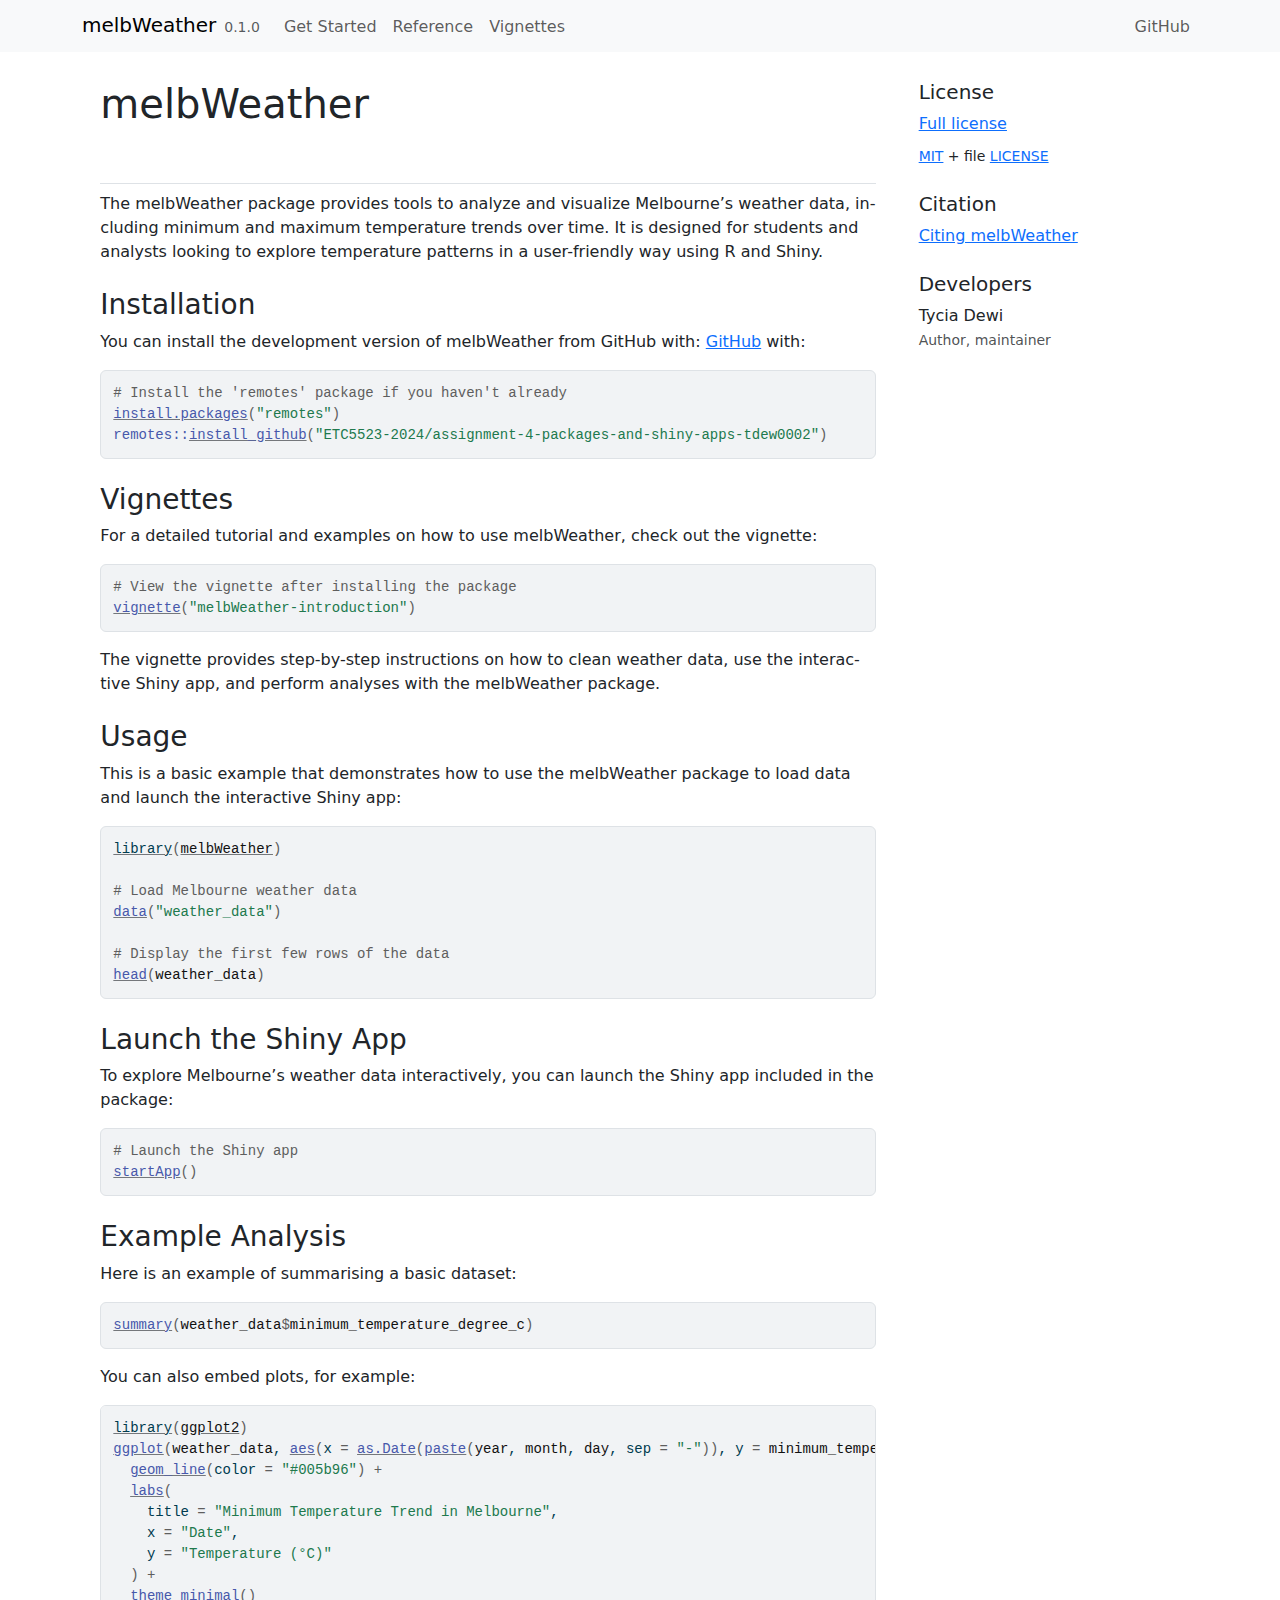
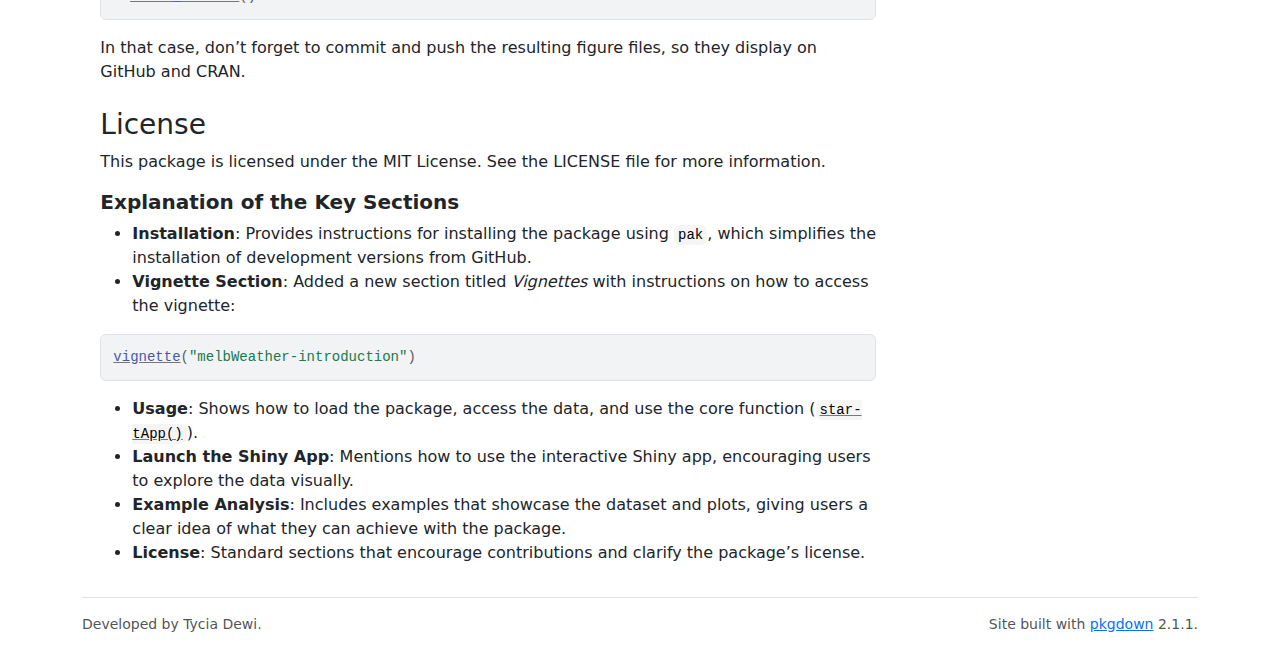
==== docs/index.html @ ce7f6708 "Add pkgdown site" ====
<!DOCTYPE html>
<!-- Generated by pkgdown: do not edit by hand --><html lang="en">
<head>
<meta http-equiv="Content-Type" content="text/html; charset=UTF-8">
<meta charset="utf-8">
<meta http-equiv="X-UA-Compatible" content="IE=edge">
<meta name="viewport" content="width=device-width, initial-scale=1, shrink-to-fit=no">
<title>melbWeather • melbWeather</title>
<script src="deps/jquery-3.6.0/jquery-3.6.0.min.js"></script><meta name="viewport" content="width=device-width, initial-scale=1, shrink-to-fit=no">
<link href="deps/bootstrap-5.3.1/bootstrap.min.css" rel="stylesheet">
<script src="deps/bootstrap-5.3.1/bootstrap.bundle.min.js"></script><link href="deps/font-awesome-6.4.2/css/all.min.css" rel="stylesheet">
<link href="deps/font-awesome-6.4.2/css/v4-shims.min.css" rel="stylesheet">
<script src="deps/headroom-0.11.0/headroom.min.js"></script><script src="deps/headroom-0.11.0/jQuery.headroom.min.js"></script><script src="deps/bootstrap-toc-1.0.1/bootstrap-toc.min.js"></script><script src="deps/clipboard.js-2.0.11/clipboard.min.js"></script><script src="deps/search-1.0.0/autocomplete.jquery.min.js"></script><script src="deps/search-1.0.0/fuse.min.js"></script><script src="deps/search-1.0.0/mark.min.js"></script><!-- pkgdown --><script src="pkgdown.js"></script><meta property="og:title" content="melbWeather">
<meta name="description" content="An R package for analyzing and visualizing Melbourne's weather data, including an interactive Shiny app.">
<meta property="og:description" content="An R package for analyzing and visualizing Melbourne's weather data, including an interactive Shiny app.">
</head>
<body>
    <a href="#main" class="visually-hidden-focusable">Skip to contents</a>


    <nav class="navbar navbar-expand-lg fixed-top bg-light" data-bs-theme="light" aria-label="Site navigation"><div class="container">

    <a class="navbar-brand me-2" href="index.html">melbWeather</a>

    <small class="nav-text text-muted me-auto" data-bs-toggle="tooltip" data-bs-placement="bottom" title="">0.1.0</small>


    <button class="navbar-toggler" type="button" data-bs-toggle="collapse" data-bs-target="#navbar" aria-controls="navbar" aria-expanded="false" aria-label="Toggle navigation">
      <span class="navbar-toggler-icon"></span>
    </button>

    <div id="navbar" class="collapse navbar-collapse ms-3">
      <ul class="navbar-nav me-auto">
<li class="nav-item"><a class="nav-link" href="articles/melbWeather-introduction.html">Get Started</a></li>
<li class="nav-item"><a class="nav-link" href="reference/index.html">Reference</a></li>
<li class="nav-item"><a class="nav-link" href="articles/index.html">Vignettes</a></li>
      </ul>
<ul class="navbar-nav">
<li class="nav-item"><a class="external-link nav-link" href="https://github.com/ETC5523-2024/assignment-4-packages-and-shiny-apps-tdew0002">GitHub</a></li>
      </ul>
</div>


  </div>
</nav><div class="container template-home">
<div class="row">
  <main id="main" class="col-md-9"><div class="section level1">
<div class="page-header"><h1 id="melbweather">melbWeather<a class="anchor" aria-label="anchor" href="#melbweather"></a>
</h1></div>
<!-- badges: start -->
<!-- badges: end -->
<p>The melbWeather package provides tools to analyze and visualize Melbourne’s weather data, including minimum and maximum temperature trends over time. It is designed for students and analysts looking to explore temperature patterns in a user-friendly way using R and Shiny.</p>
<div class="section level2">
<h2 id="installation">Installation<a class="anchor" aria-label="anchor" href="#installation"></a>
</h2>
<p>You can install the development version of melbWeather from GitHub with: <a href="https://github.com/ETC5523-2024/assignment-4-packages-and-shiny-apps-tdew0002" class="external-link">GitHub</a> with:</p>
<div class="sourceCode" id="cb1"><pre class="downlit sourceCode r">
<code class="sourceCode R"><span><span class="co"># Install the 'remotes' package if you haven't already</span></span>
<span><span class="fu"><a href="https://rdrr.io/r/utils/install.packages.html" class="external-link">install.packages</a></span><span class="op">(</span><span class="st">"remotes"</span><span class="op">)</span></span>
<span><span class="fu">remotes</span><span class="fu">::</span><span class="fu"><a href="https://remotes.r-lib.org/reference/install_github.html" class="external-link">install_github</a></span><span class="op">(</span><span class="st">"ETC5523-2024/assignment-4-packages-and-shiny-apps-tdew0002"</span><span class="op">)</span></span></code></pre></div>
</div>
<div class="section level2">
<h2 id="vignettes">Vignettes<a class="anchor" aria-label="anchor" href="#vignettes"></a>
</h2>
<p>For a detailed tutorial and examples on how to use melbWeather, check out the vignette:</p>
<div class="sourceCode" id="cb2"><pre class="downlit sourceCode r">
<code class="sourceCode R"><span><span class="co"># View the vignette after installing the package</span></span>
<span><span class="fu"><a href="https://rdrr.io/r/utils/vignette.html" class="external-link">vignette</a></span><span class="op">(</span><span class="st">"melbWeather-introduction"</span><span class="op">)</span></span></code></pre></div>
<p>The vignette provides step-by-step instructions on how to clean weather data, use the interactive Shiny app, and perform analyses with the melbWeather package.</p>
</div>
<div class="section level2">
<h2 id="usage">Usage<a class="anchor" aria-label="anchor" href="#usage"></a>
</h2>
<p>This is a basic example that demonstrates how to use the melbWeather package to load data and launch the interactive Shiny app:</p>
<div class="sourceCode" id="cb3"><pre class="downlit sourceCode r">
<code class="sourceCode R"><span><span class="kw"><a href="https://rdrr.io/r/base/library.html" class="external-link">library</a></span><span class="op">(</span><span class="va"><a href="https://ETC5523-2024.github.io/assignment-4-packages-and-shiny-apps-tdew0002">melbWeather</a></span><span class="op">)</span></span>
<span></span>
<span><span class="co"># Load Melbourne weather data</span></span>
<span><span class="fu"><a href="https://rdrr.io/r/utils/data.html" class="external-link">data</a></span><span class="op">(</span><span class="st">"weather_data"</span><span class="op">)</span></span>
<span></span>
<span><span class="co"># Display the first few rows of the data</span></span>
<span><span class="fu"><a href="https://rdrr.io/r/utils/head.html" class="external-link">head</a></span><span class="op">(</span><span class="va">weather_data</span><span class="op">)</span></span></code></pre></div>
</div>
<div class="section level2">
<h2 id="launch-the-shiny-app">Launch the Shiny App<a class="anchor" aria-label="anchor" href="#launch-the-shiny-app"></a>
</h2>
<p>To explore Melbourne’s weather data interactively, you can launch the Shiny app included in the package:</p>
<div class="sourceCode" id="cb4"><pre class="downlit sourceCode r">
<code class="sourceCode R"><span><span class="co"># Launch the Shiny app</span></span>
<span><span class="fu"><a href="reference/startApp.html">startApp</a></span><span class="op">(</span><span class="op">)</span></span></code></pre></div>
</div>
<div class="section level2">
<h2 id="example-analysis">Example Analysis<a class="anchor" aria-label="anchor" href="#example-analysis"></a>
</h2>
<p>Here is an example of summarising a basic dataset:</p>
<div class="sourceCode" id="cb5"><pre class="downlit sourceCode r">
<code class="sourceCode R"><span><span class="fu"><a href="https://rdrr.io/r/base/summary.html" class="external-link">summary</a></span><span class="op">(</span><span class="va">weather_data</span><span class="op">$</span><span class="va">minimum_temperature_degree_c</span><span class="op">)</span></span></code></pre></div>
<p>You can also embed plots, for example:</p>
<div class="sourceCode" id="cb6"><pre class="downlit sourceCode r">
<code class="sourceCode R"><span><span class="kw"><a href="https://rdrr.io/r/base/library.html" class="external-link">library</a></span><span class="op">(</span><span class="va"><a href="https://ggplot2.tidyverse.org" class="external-link">ggplot2</a></span><span class="op">)</span></span>
<span><span class="fu"><a href="https://ggplot2.tidyverse.org/reference/ggplot.html" class="external-link">ggplot</a></span><span class="op">(</span><span class="va">weather_data</span>, <span class="fu"><a href="https://ggplot2.tidyverse.org/reference/aes.html" class="external-link">aes</a></span><span class="op">(</span>x <span class="op">=</span> <span class="fu"><a href="https://rdrr.io/r/base/as.Date.html" class="external-link">as.Date</a></span><span class="op">(</span><span class="fu"><a href="https://rdrr.io/r/base/paste.html" class="external-link">paste</a></span><span class="op">(</span><span class="va">year</span>, <span class="va">month</span>, <span class="va">day</span>, sep <span class="op">=</span> <span class="st">"-"</span><span class="op">)</span><span class="op">)</span>, y <span class="op">=</span> <span class="va">minimum_temperature_degree_c</span><span class="op">)</span><span class="op">)</span> <span class="op">+</span></span>
<span>  <span class="fu"><a href="https://ggplot2.tidyverse.org/reference/geom_path.html" class="external-link">geom_line</a></span><span class="op">(</span>color <span class="op">=</span> <span class="st">"#005b96"</span><span class="op">)</span> <span class="op">+</span></span>
<span>  <span class="fu"><a href="https://ggplot2.tidyverse.org/reference/labs.html" class="external-link">labs</a></span><span class="op">(</span></span>
<span>    title <span class="op">=</span> <span class="st">"Minimum Temperature Trend in Melbourne"</span>,</span>
<span>    x <span class="op">=</span> <span class="st">"Date"</span>,</span>
<span>    y <span class="op">=</span> <span class="st">"Temperature (°C)"</span></span>
<span>  <span class="op">)</span> <span class="op">+</span></span>
<span>  <span class="fu"><a href="https://ggplot2.tidyverse.org/reference/ggtheme.html" class="external-link">theme_minimal</a></span><span class="op">(</span><span class="op">)</span></span></code></pre></div>
<p>In that case, don’t forget to commit and push the resulting figure files, so they display on GitHub and CRAN.</p>
</div>
<div class="section level2">
<h2 id="license">License<a class="anchor" aria-label="anchor" href="#license"></a>
</h2>
<p>This package is licensed under the MIT License. See the LICENSE file for more information.</p>
<div class="section level3">
<h3 id="explanation-of-the-key-sections">Explanation of the Key Sections<a class="anchor" aria-label="anchor" href="#explanation-of-the-key-sections"></a>
</h3>
<ul>
<li>
<strong>Installation</strong>: Provides instructions for installing the package using <code>pak</code>, which simplifies the installation of development versions from GitHub.</li>
<li>
<strong>Vignette Section</strong>: Added a new section titled <em>Vignettes</em> with instructions on how to access the vignette:</li>
</ul>
<div class="sourceCode" id="cb7"><pre class="downlit sourceCode r">
<code class="sourceCode R"><span><span class="fu"><a href="https://rdrr.io/r/utils/vignette.html" class="external-link">vignette</a></span><span class="op">(</span><span class="st">"melbWeather-introduction"</span><span class="op">)</span></span></code></pre></div>
<ul>
<li>
<strong>Usage</strong>: Shows how to load the package, access the data, and use the core function (<code><a href="reference/startApp.html">startApp()</a></code>).</li>
<li>
<strong>Launch the Shiny App</strong>: Mentions how to use the interactive Shiny app, encouraging users to explore the data visually.</li>
<li>
<strong>Example Analysis</strong>: Includes examples that showcase the dataset and plots, giving users a clear idea of what they can achieve with the package.</li>
<li>
<strong>License</strong>: Standard sections that encourage contributions and clarify the package’s license.</li>
</ul>
</div>
</div>
</div>
  </main><aside class="col-md-3"><div class="license">
<h2 data-toc-skip>License</h2>
<ul class="list-unstyled">
<li><a href="LICENSE.html">Full license</a></li>
<li><small><a href="https://opensource.org/licenses/mit-license.php" class="external-link">MIT</a> + file <a href="LICENSE-text.html">LICENSE</a></small></li>
</ul>
</div>


<div class="citation">
<h2 data-toc-skip>Citation</h2>
<ul class="list-unstyled">
<li><a href="authors.html#citation">Citing melbWeather</a></li>
</ul>
</div>

<div class="developers">
<h2 data-toc-skip>Developers</h2>
<ul class="list-unstyled">
<li>Tycia Dewi <br><small class="roles"> Author, maintainer </small>  </li>
</ul>
</div>



  </aside>
</div>


    <footer><div class="pkgdown-footer-left">
  <p>Developed by Tycia Dewi.</p>
</div>

<div class="pkgdown-footer-right">
  <p>Site built with <a href="https://pkgdown.r-lib.org/" class="external-link">pkgdown</a> 2.1.1.</p>
</div>

    </footer>
</div>





  </body>
</html>
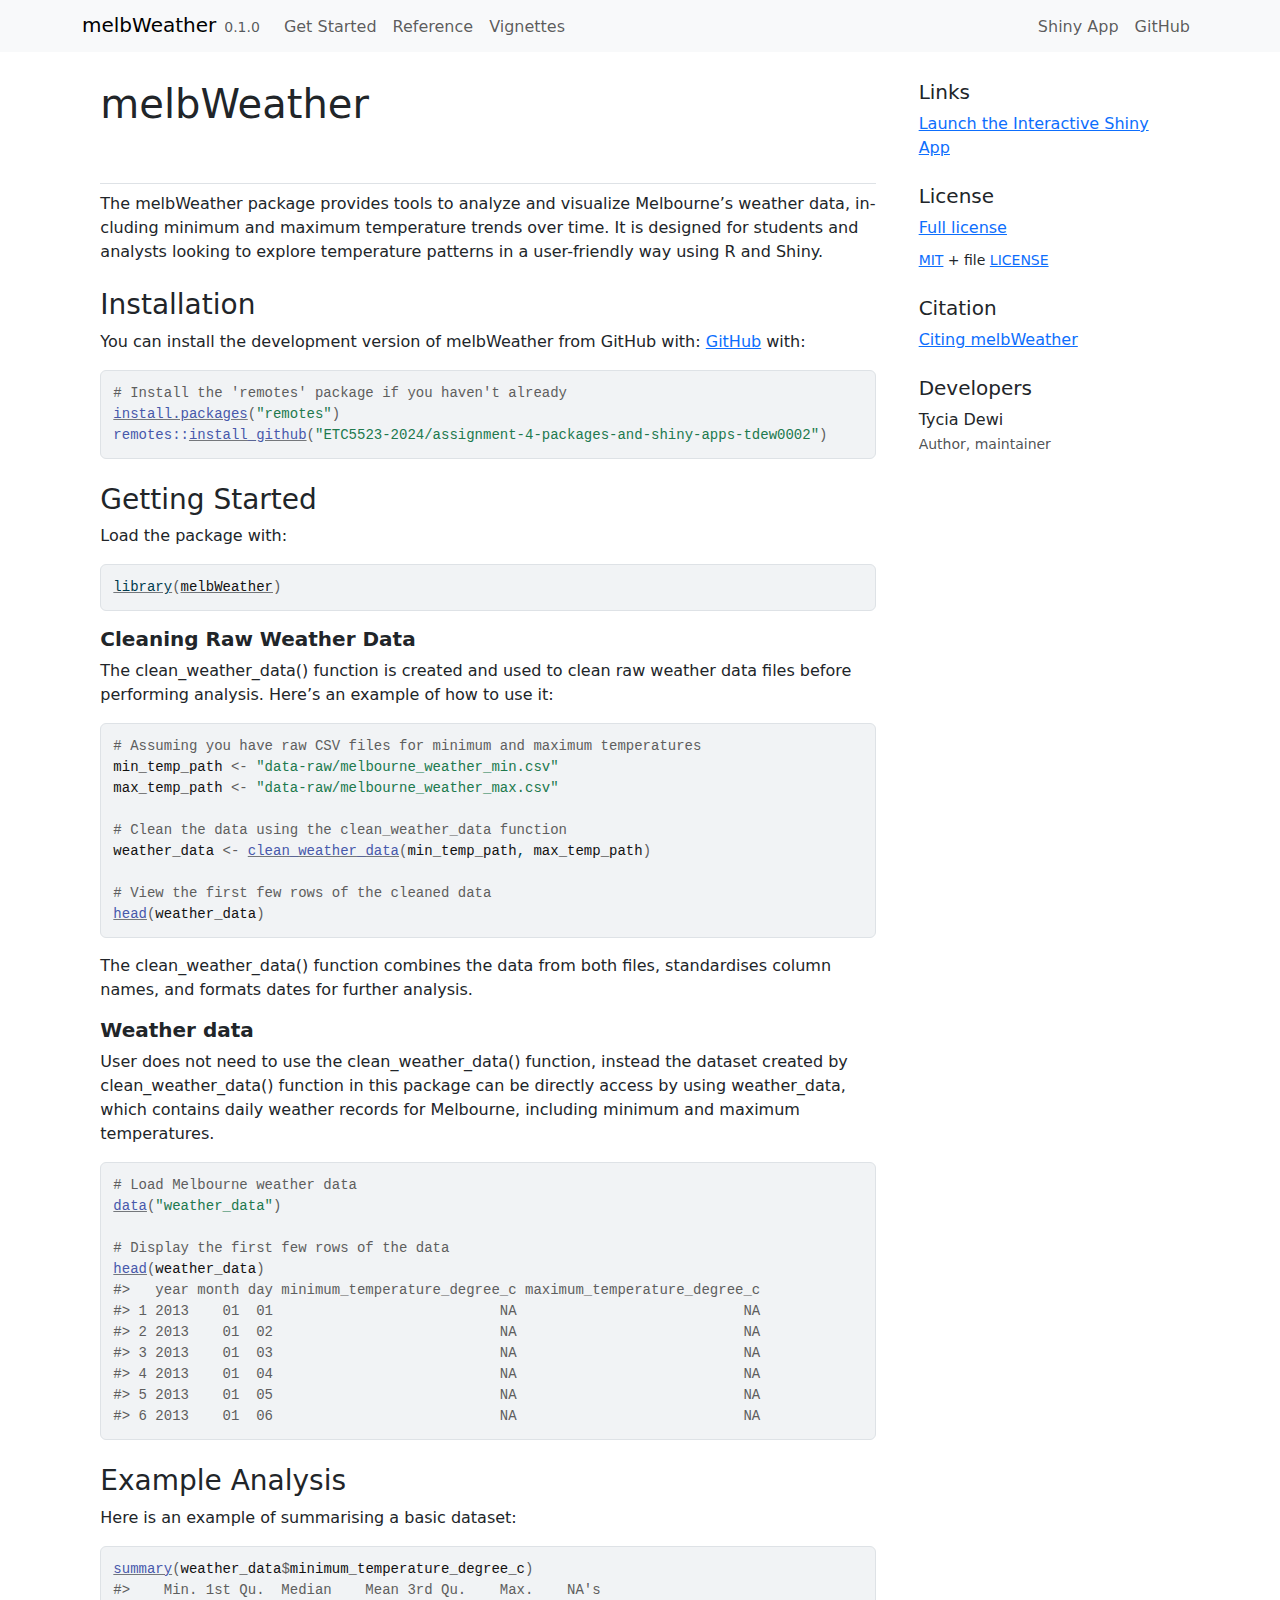
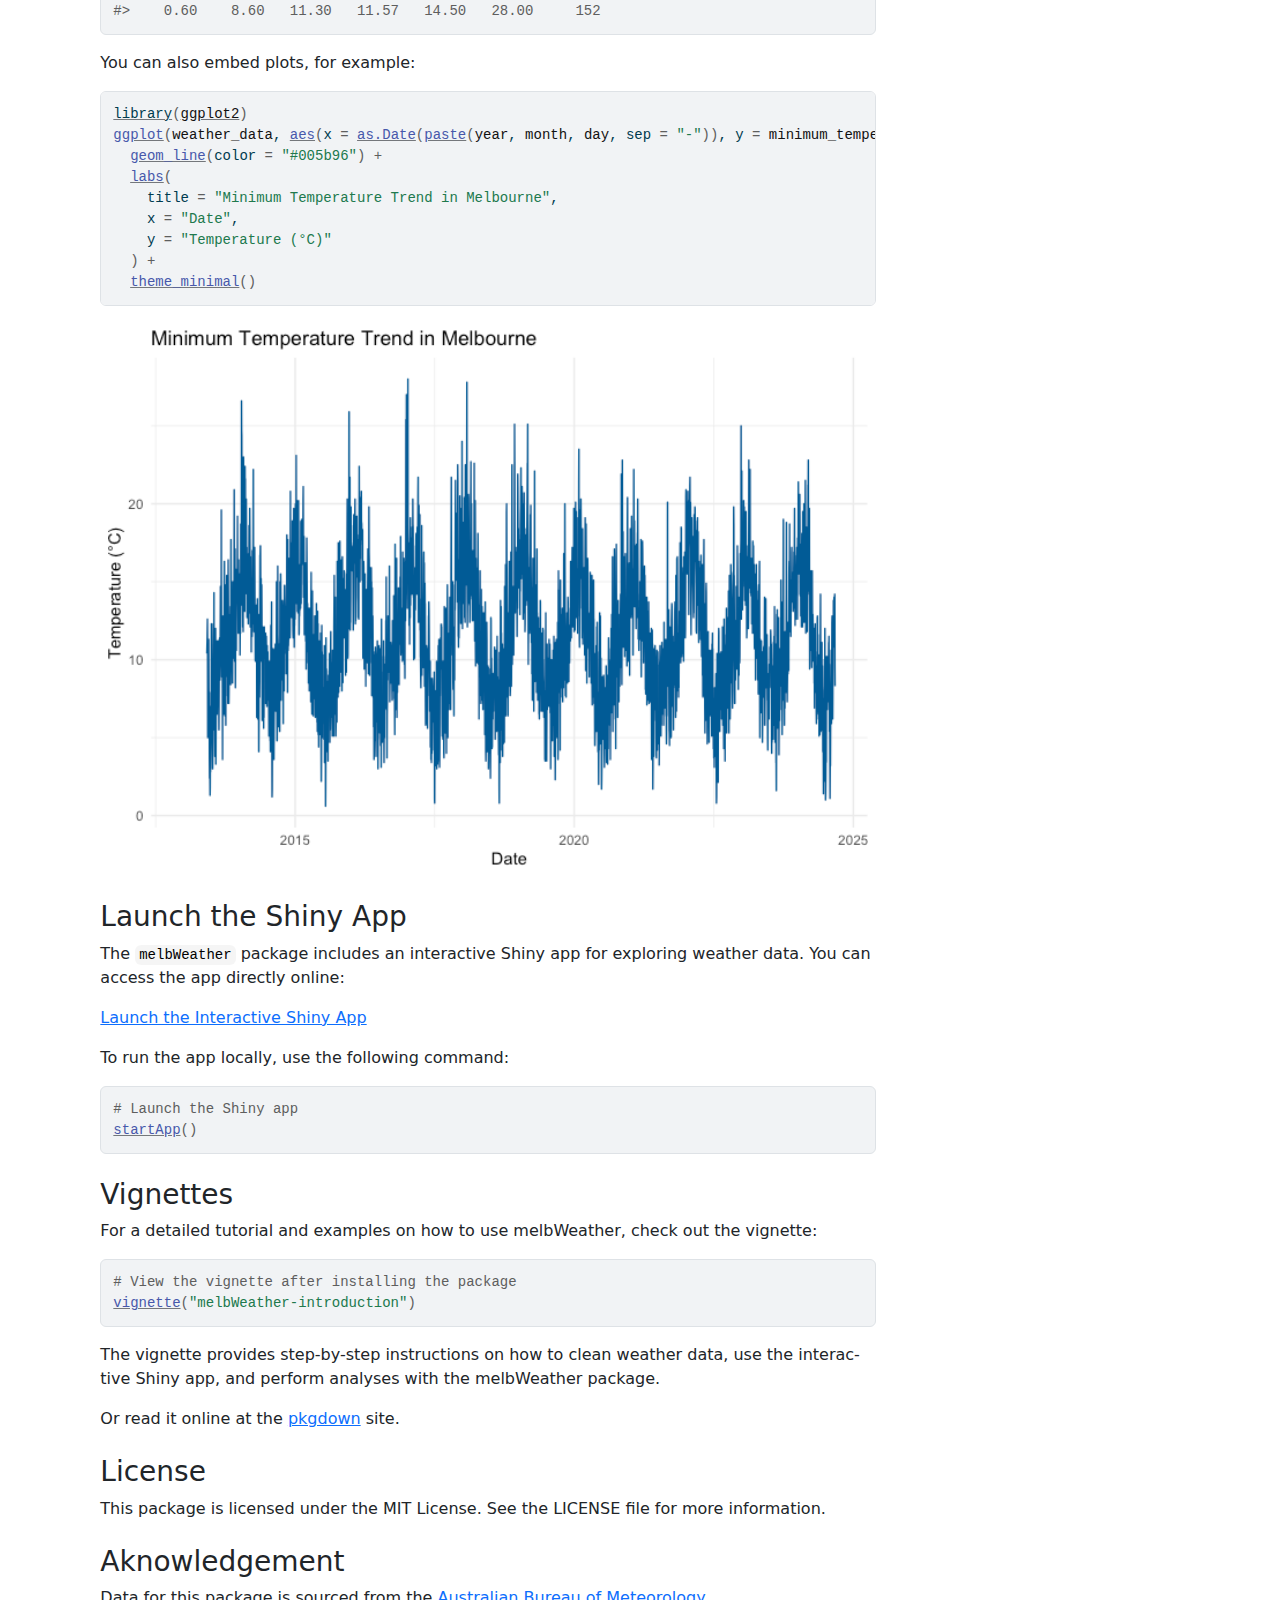
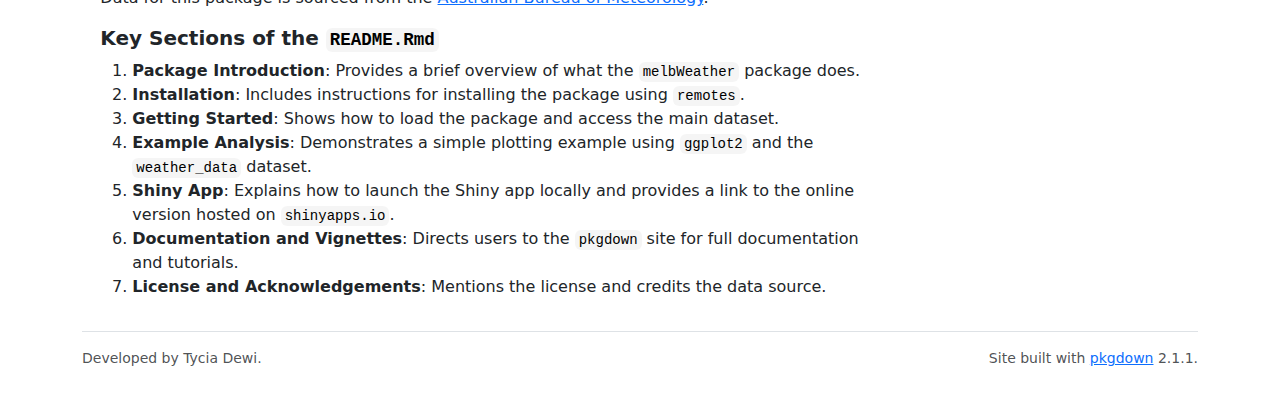
==== commit 9cae7725: "Fix vignette for Shiny app with correct output format" ====
--- a/docs/index.html
+++ b/docs/index.html
@@ -36,6 +36,7 @@
 <li class="nav-item"><a class="nav-link" href="articles/index.html">Vignettes</a></li>
       </ul>
 <ul class="navbar-nav">
+<li class="nav-item"><a class="external-link nav-link" href="https://tycia.shinyapps.io/melbWeatherApp/">Shiny App</a></li>
 <li class="nav-item"><a class="external-link nav-link" href="https://github.com/ETC5523-2024/assignment-4-packages-and-shiny-apps-tdew0002">GitHub</a></li>
       </ul>
 </div>
@@ -60,41 +61,54 @@
 <span><span class="fu">remotes</span><span class="fu">::</span><span class="fu"><a href="https://remotes.r-lib.org/reference/install_github.html" class="external-link">install_github</a></span><span class="op">(</span><span class="st">"ETC5523-2024/assignment-4-packages-and-shiny-apps-tdew0002"</span><span class="op">)</span></span></code></pre></div>
 </div>
 <div class="section level2">
-<h2 id="vignettes">Vignettes<a class="anchor" aria-label="anchor" href="#vignettes"></a>
-</h2>
-<p>For a detailed tutorial and examples on how to use melbWeather, check out the vignette:</p>
+<h2 id="getting-started">Getting Started<a class="anchor" aria-label="anchor" href="#getting-started"></a>
+</h2>
+<p>Load the package with:</p>
 <div class="sourceCode" id="cb2"><pre class="downlit sourceCode r">
-<code class="sourceCode R"><span><span class="co"># View the vignette after installing the package</span></span>
-<span><span class="fu"><a href="https://rdrr.io/r/utils/vignette.html" class="external-link">vignette</a></span><span class="op">(</span><span class="st">"melbWeather-introduction"</span><span class="op">)</span></span></code></pre></div>
-<p>The vignette provides step-by-step instructions on how to clean weather data, use the interactive Shiny app, and perform analyses with the melbWeather package.</p>
-</div>
-<div class="section level2">
-<h2 id="usage">Usage<a class="anchor" aria-label="anchor" href="#usage"></a>
-</h2>
-<p>This is a basic example that demonstrates how to use the melbWeather package to load data and launch the interactive Shiny app:</p>
+<code class="sourceCode R"><span><span class="kw"><a href="https://rdrr.io/r/base/library.html" class="external-link">library</a></span><span class="op">(</span><span class="va"><a href="https://ETC5523-2024.github.io/assignment-4-packages-and-shiny-apps-tdew0002">melbWeather</a></span><span class="op">)</span></span></code></pre></div>
+<div class="section level3">
+<h3 id="cleaning-raw-weather-data">Cleaning Raw Weather Data<a class="anchor" aria-label="anchor" href="#cleaning-raw-weather-data"></a>
+</h3>
+<p>The clean_weather_data() function is created and used to clean raw weather data files before performing analysis. Here’s an example of how to use it:</p>
 <div class="sourceCode" id="cb3"><pre class="downlit sourceCode r">
-<code class="sourceCode R"><span><span class="kw"><a href="https://rdrr.io/r/base/library.html" class="external-link">library</a></span><span class="op">(</span><span class="va"><a href="https://ETC5523-2024.github.io/assignment-4-packages-and-shiny-apps-tdew0002">melbWeather</a></span><span class="op">)</span></span>
+<code class="sourceCode R"><span><span class="co"># Assuming you have raw CSV files for minimum and maximum temperatures</span></span>
+<span><span class="va">min_temp_path</span> <span class="op">&lt;-</span> <span class="st">"data-raw/melbourne_weather_min.csv"</span></span>
+<span><span class="va">max_temp_path</span> <span class="op">&lt;-</span> <span class="st">"data-raw/melbourne_weather_max.csv"</span></span>
 <span></span>
-<span><span class="co"># Load Melbourne weather data</span></span>
+<span><span class="co"># Clean the data using the clean_weather_data function</span></span>
+<span><span class="va">weather_data</span> <span class="op">&lt;-</span> <span class="fu"><a href="reference/clean_weather_data.html">clean_weather_data</a></span><span class="op">(</span><span class="va">min_temp_path</span>, <span class="va">max_temp_path</span><span class="op">)</span></span>
+<span></span>
+<span><span class="co"># View the first few rows of the cleaned data</span></span>
+<span><span class="fu"><a href="https://rdrr.io/r/utils/head.html" class="external-link">head</a></span><span class="op">(</span><span class="va">weather_data</span><span class="op">)</span></span></code></pre></div>
+<p>The clean_weather_data() function combines the data from both files, standardises column names, and formats dates for further analysis.</p>
+</div>
+<div class="section level3">
+<h3 id="weather-data">Weather data<a class="anchor" aria-label="anchor" href="#weather-data"></a>
+</h3>
+<p>User does not need to use the clean_weather_data() function, instead the dataset created by clean_weather_data() function in this package can be directly access by using weather_data, which contains daily weather records for Melbourne, including minimum and maximum temperatures.</p>
+<div class="sourceCode" id="cb4"><pre class="downlit sourceCode r">
+<code class="sourceCode R"><span><span class="co"># Load Melbourne weather data</span></span>
 <span><span class="fu"><a href="https://rdrr.io/r/utils/data.html" class="external-link">data</a></span><span class="op">(</span><span class="st">"weather_data"</span><span class="op">)</span></span>
 <span></span>
 <span><span class="co"># Display the first few rows of the data</span></span>
-<span><span class="fu"><a href="https://rdrr.io/r/utils/head.html" class="external-link">head</a></span><span class="op">(</span><span class="va">weather_data</span><span class="op">)</span></span></code></pre></div>
-</div>
-<div class="section level2">
-<h2 id="launch-the-shiny-app">Launch the Shiny App<a class="anchor" aria-label="anchor" href="#launch-the-shiny-app"></a>
-</h2>
-<p>To explore Melbourne’s weather data interactively, you can launch the Shiny app included in the package:</p>
-<div class="sourceCode" id="cb4"><pre class="downlit sourceCode r">
-<code class="sourceCode R"><span><span class="co"># Launch the Shiny app</span></span>
-<span><span class="fu"><a href="reference/startApp.html">startApp</a></span><span class="op">(</span><span class="op">)</span></span></code></pre></div>
+<span><span class="fu"><a href="https://rdrr.io/r/utils/head.html" class="external-link">head</a></span><span class="op">(</span><span class="va">weather_data</span><span class="op">)</span></span>
+<span><span class="co">#&gt;   year month day minimum_temperature_degree_c maximum_temperature_degree_c</span></span>
+<span><span class="co">#&gt; 1 2013    01  01                           NA                           NA</span></span>
+<span><span class="co">#&gt; 2 2013    01  02                           NA                           NA</span></span>
+<span><span class="co">#&gt; 3 2013    01  03                           NA                           NA</span></span>
+<span><span class="co">#&gt; 4 2013    01  04                           NA                           NA</span></span>
+<span><span class="co">#&gt; 5 2013    01  05                           NA                           NA</span></span>
+<span><span class="co">#&gt; 6 2013    01  06                           NA                           NA</span></span></code></pre></div>
+</div>
 </div>
 <div class="section level2">
 <h2 id="example-analysis">Example Analysis<a class="anchor" aria-label="anchor" href="#example-analysis"></a>
 </h2>
 <p>Here is an example of summarising a basic dataset:</p>
 <div class="sourceCode" id="cb5"><pre class="downlit sourceCode r">
-<code class="sourceCode R"><span><span class="fu"><a href="https://rdrr.io/r/base/summary.html" class="external-link">summary</a></span><span class="op">(</span><span class="va">weather_data</span><span class="op">$</span><span class="va">minimum_temperature_degree_c</span><span class="op">)</span></span></code></pre></div>
+<code class="sourceCode R"><span><span class="fu"><a href="https://rdrr.io/r/base/summary.html" class="external-link">summary</a></span><span class="op">(</span><span class="va">weather_data</span><span class="op">$</span><span class="va">minimum_temperature_degree_c</span><span class="op">)</span></span>
+<span><span class="co">#&gt;    Min. 1st Qu.  Median    Mean 3rd Qu.    Max.    NA's </span></span>
+<span><span class="co">#&gt;    0.60    8.60   11.30   11.57   14.50   28.00     152</span></span></code></pre></div>
 <p>You can also embed plots, for example:</p>
 <div class="sourceCode" id="cb6"><pre class="downlit sourceCode r">
 <code class="sourceCode R"><span><span class="kw"><a href="https://rdrr.io/r/base/library.html" class="external-link">library</a></span><span class="op">(</span><span class="va"><a href="https://ggplot2.tidyverse.org" class="external-link">ggplot2</a></span><span class="op">)</span></span>
@@ -106,37 +120,68 @@
 <span>    y <span class="op">=</span> <span class="st">"Temperature (°C)"</span></span>
 <span>  <span class="op">)</span> <span class="op">+</span></span>
 <span>  <span class="fu"><a href="https://ggplot2.tidyverse.org/reference/ggtheme.html" class="external-link">theme_minimal</a></span><span class="op">(</span><span class="op">)</span></span></code></pre></div>
-<p>In that case, don’t forget to commit and push the resulting figure files, so they display on GitHub and CRAN.</p>
+<p><img src="reference/figures/README-unnamed-chunk-7-1.png" width="100%"></p>
+</div>
+<div class="section level2">
+<h2 id="launch-the-shiny-app">Launch the Shiny App<a class="anchor" aria-label="anchor" href="#launch-the-shiny-app"></a>
+</h2>
+<p>The <code>melbWeather</code> package includes an interactive Shiny app for exploring weather data. You can access the app directly online:</p>
+<p><a href="https://tycia.shinyapps.io/melbWeatherApp/" class="external-link">Launch the Interactive Shiny App</a></p>
+<p>To run the app locally, use the following command:</p>
+<div class="sourceCode" id="cb7"><pre class="downlit sourceCode r">
+<code class="sourceCode R"><span><span class="co"># Launch the Shiny app</span></span>
+<span><span class="fu"><a href="reference/startApp.html">startApp</a></span><span class="op">(</span><span class="op">)</span></span></code></pre></div>
+</div>
+<div class="section level2">
+<h2 id="vignettes">Vignettes<a class="anchor" aria-label="anchor" href="#vignettes"></a>
+</h2>
+<p>For a detailed tutorial and examples on how to use melbWeather, check out the vignette:</p>
+<div class="sourceCode" id="cb8"><pre class="downlit sourceCode r">
+<code class="sourceCode R"><span><span class="co"># View the vignette after installing the package</span></span>
+<span><span class="fu"><a href="https://rdrr.io/r/utils/vignette.html" class="external-link">vignette</a></span><span class="op">(</span><span class="st">"melbWeather-introduction"</span><span class="op">)</span></span></code></pre></div>
+<p>The vignette provides step-by-step instructions on how to clean weather data, use the interactive Shiny app, and perform analyses with the melbWeather package.</p>
+<p>Or read it online at the <a href="https://etc5523-2024.github.io/assignment-4-packages-and-shiny-apps-tdew0002/" class="external-link">pkgdown</a> site.</p>
 </div>
 <div class="section level2">
 <h2 id="license">License<a class="anchor" aria-label="anchor" href="#license"></a>
 </h2>
 <p>This package is licensed under the MIT License. See the LICENSE file for more information.</p>
+</div>
+<div class="section level2">
+<h2 id="aknowledgement">Aknowledgement<a class="anchor" aria-label="anchor" href="#aknowledgement"></a>
+</h2>
+<p>Data for this package is sourced from the <a href="http://www.bom.gov.au/" class="external-link">Australian Bureau of Meteorology</a>.</p>
 <div class="section level3">
-<h3 id="explanation-of-the-key-sections">Explanation of the Key Sections<a class="anchor" aria-label="anchor" href="#explanation-of-the-key-sections"></a>
+<h3 id="key-sections-of-the-readmermd">Key Sections of the <code>README.Rmd</code>
+<a class="anchor" aria-label="anchor" href="#key-sections-of-the-readmermd"></a>
 </h3>
-<ul>
-<li>
-<strong>Installation</strong>: Provides instructions for installing the package using <code>pak</code>, which simplifies the installation of development versions from GitHub.</li>
-<li>
-<strong>Vignette Section</strong>: Added a new section titled <em>Vignettes</em> with instructions on how to access the vignette:</li>
-</ul>
-<div class="sourceCode" id="cb7"><pre class="downlit sourceCode r">
-<code class="sourceCode R"><span><span class="fu"><a href="https://rdrr.io/r/utils/vignette.html" class="external-link">vignette</a></span><span class="op">(</span><span class="st">"melbWeather-introduction"</span><span class="op">)</span></span></code></pre></div>
-<ul>
-<li>
-<strong>Usage</strong>: Shows how to load the package, access the data, and use the core function (<code><a href="reference/startApp.html">startApp()</a></code>).</li>
-<li>
-<strong>Launch the Shiny App</strong>: Mentions how to use the interactive Shiny app, encouraging users to explore the data visually.</li>
-<li>
-<strong>Example Analysis</strong>: Includes examples that showcase the dataset and plots, giving users a clear idea of what they can achieve with the package.</li>
-<li>
-<strong>License</strong>: Standard sections that encourage contributions and clarify the package’s license.</li>
-</ul>
-</div>
-</div>
-</div>
-  </main><aside class="col-md-3"><div class="license">
+<ol style="list-style-type: decimal">
+<li>
+<strong>Package Introduction</strong>: Provides a brief overview of what the <code>melbWeather</code> package does.</li>
+<li>
+<strong>Installation</strong>: Includes instructions for installing the package using <code>remotes</code>.</li>
+<li>
+<strong>Getting Started</strong>: Shows how to load the package and access the main dataset.</li>
+<li>
+<strong>Example Analysis</strong>: Demonstrates a simple plotting example using <code>ggplot2</code> and the <code>weather_data</code> dataset.</li>
+<li>
+<strong>Shiny App</strong>: Explains how to launch the Shiny app locally and provides a link to the online version hosted on <code>shinyapps.io</code>.</li>
+<li>
+<strong>Documentation and Vignettes</strong>: Directs users to the <code>pkgdown</code> site for full documentation and tutorials.</li>
+<li>
+<strong>License and Acknowledgements</strong>: Mentions the license and credits the data source.</li>
+</ol>
+</div>
+</div>
+</div>
+  </main><aside class="col-md-3"><div class="links">
+<h2 data-toc-skip>Links</h2>
+<ul class="list-unstyled">
+<li><a href="https://tycia.shinyapps.io/melbWeatherApp/" class="external-link">Launch the Interactive Shiny App</a></li>
+</ul>
+</div>
+
+<div class="license">
 <h2 data-toc-skip>License</h2>
 <ul class="list-unstyled">
 <li><a href="LICENSE.html">Full license</a></li>
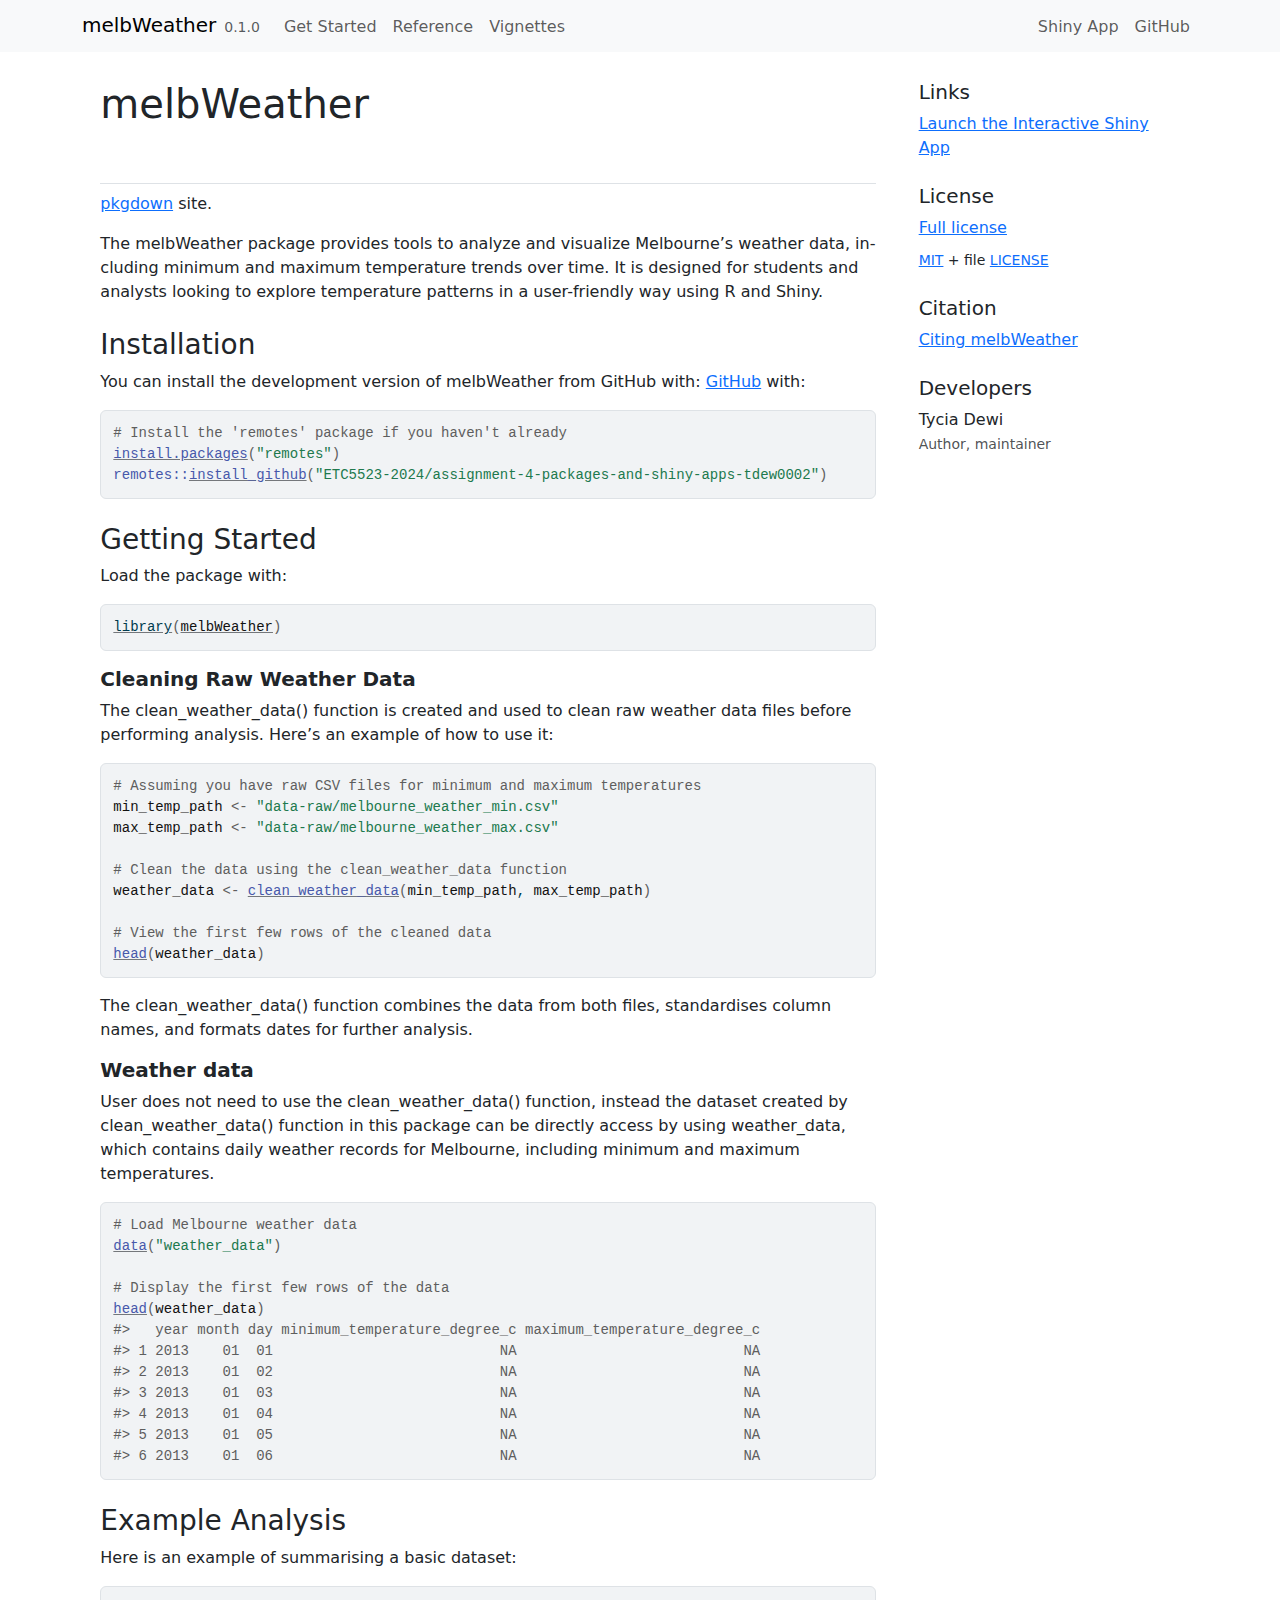
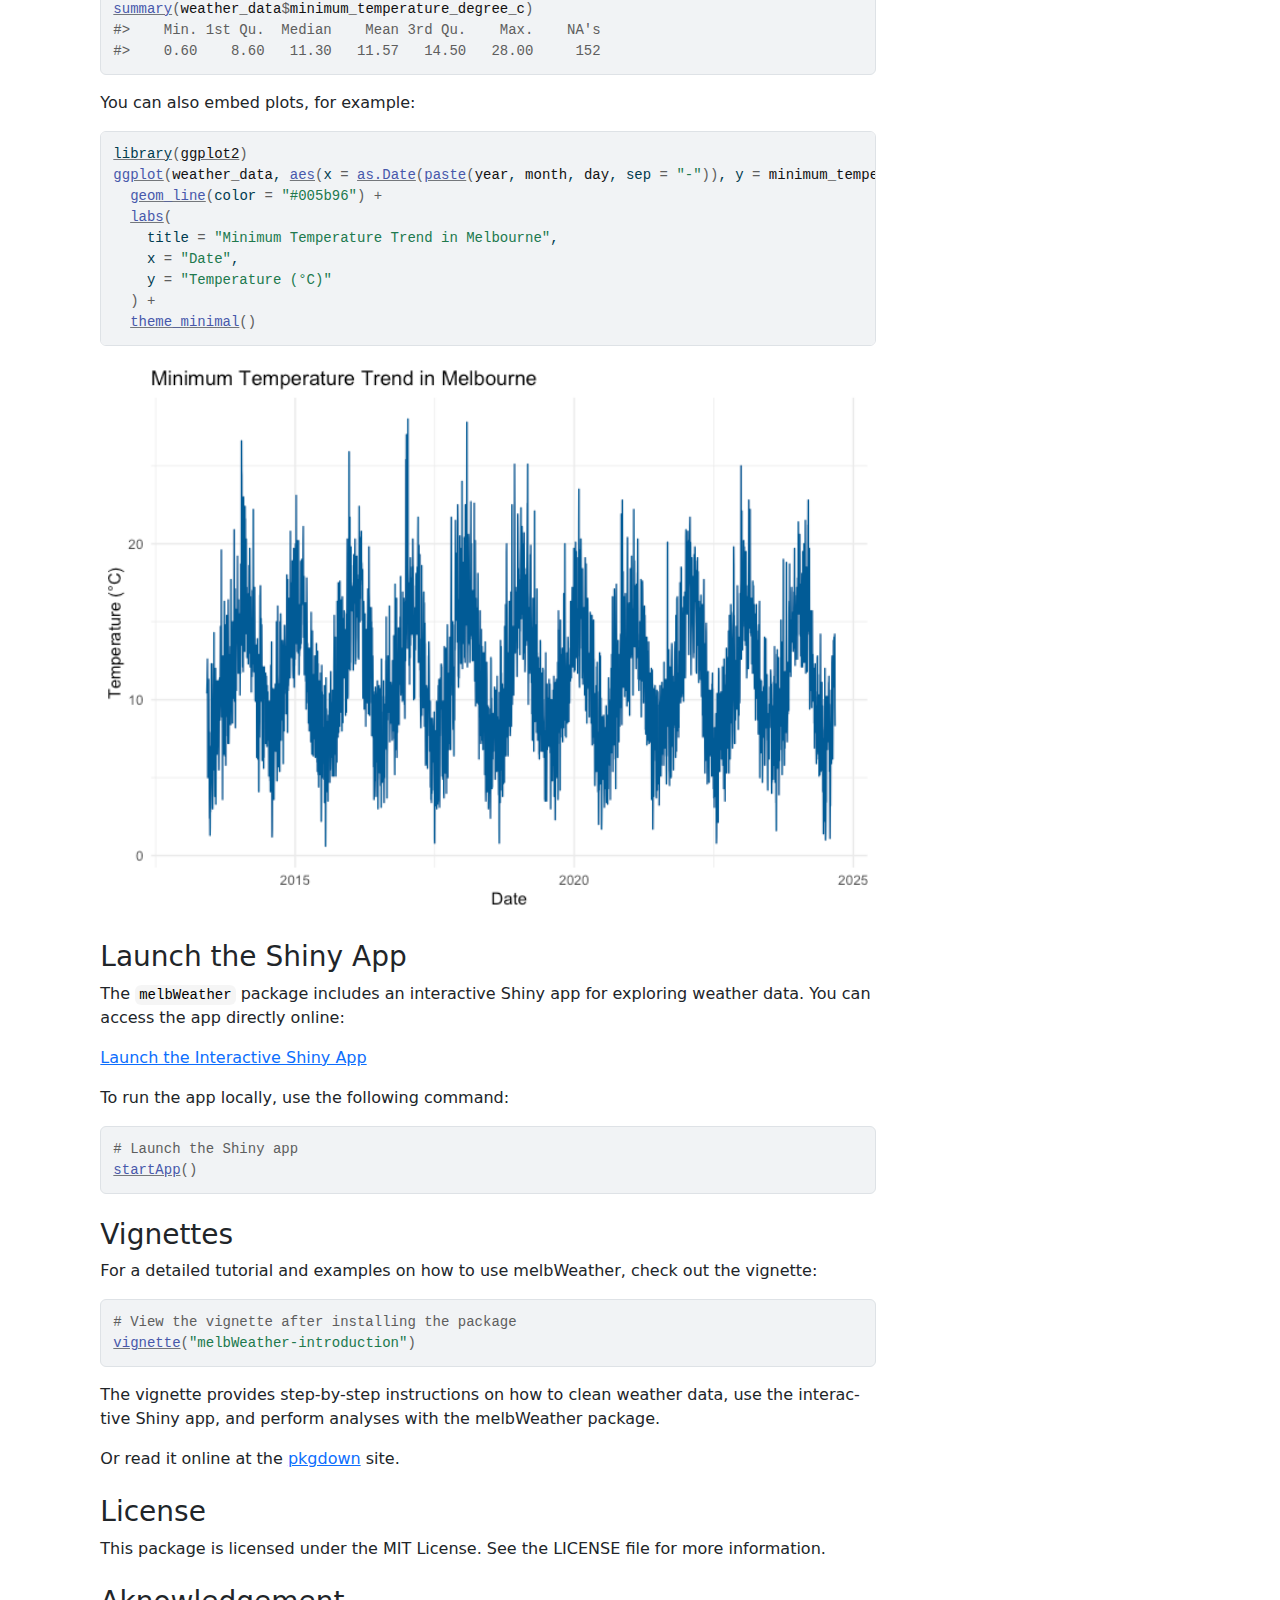
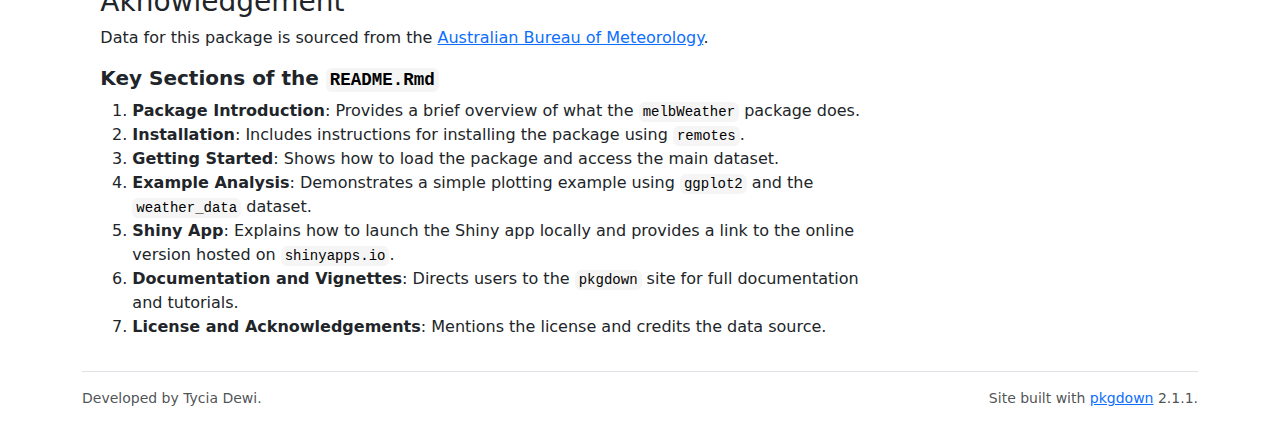
==== commit a9beef50: "adding pkgdown url to readme." ====
--- a/docs/index.html
+++ b/docs/index.html
@@ -50,6 +50,7 @@
 </h1></div>
 <!-- badges: start -->
 <!-- badges: end -->
+<p><a href="https://etc5523-2024.github.io/assignment-4-packages-and-shiny-apps-tdew0002/" class="external-link">pkgdown</a> site.</p>
 <p>The melbWeather package provides tools to analyze and visualize Melbourne’s weather data, including minimum and maximum temperature trends over time. It is designed for students and analysts looking to explore temperature patterns in a user-friendly way using R and Shiny.</p>
 <div class="section level2">
 <h2 id="installation">Installation<a class="anchor" aria-label="anchor" href="#installation"></a>
